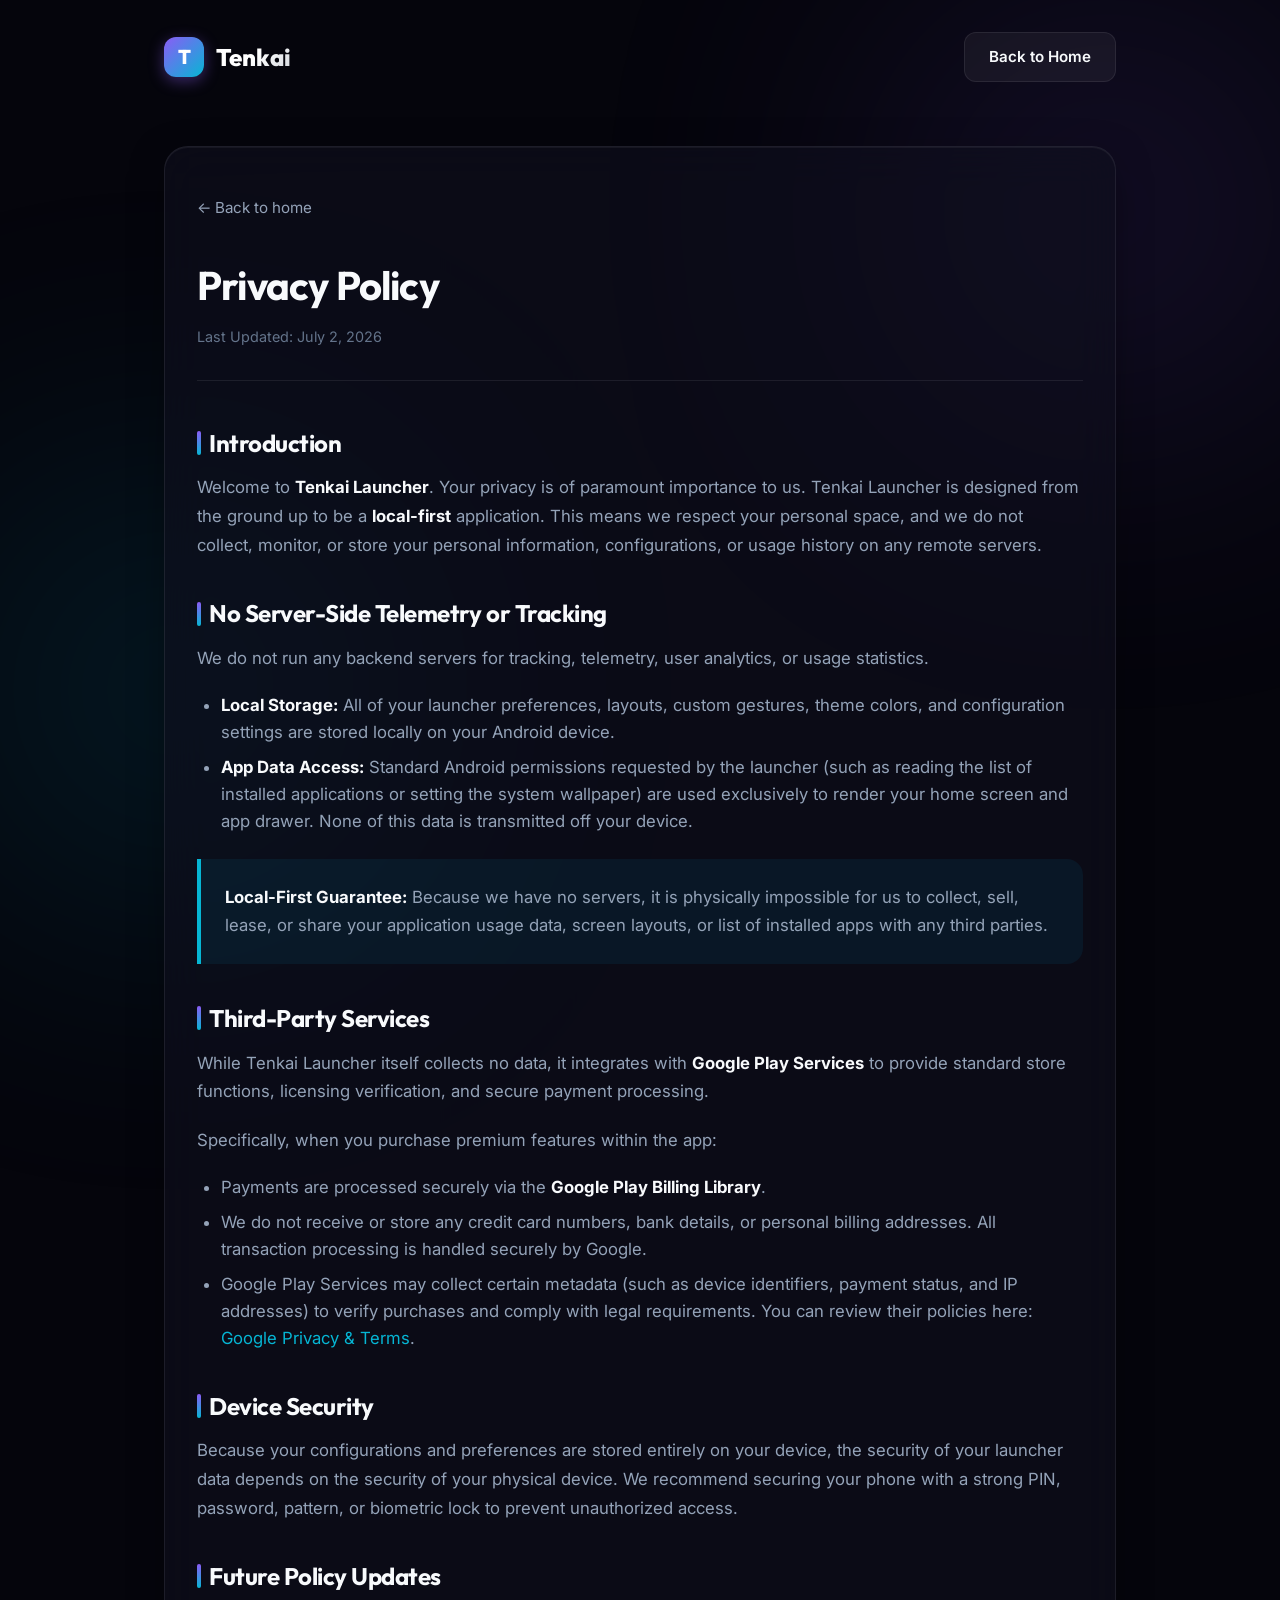
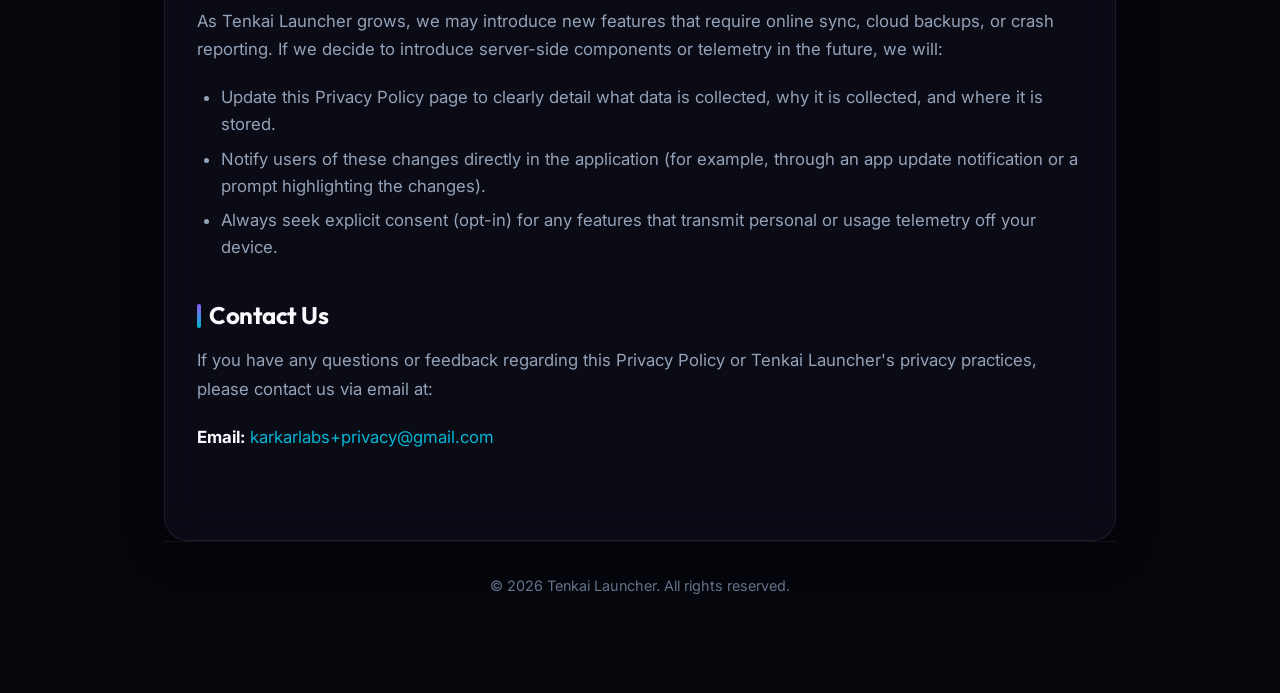
==== privacy/index.html @ 7b91f5cc "initial commit" ====
<!DOCTYPE html>
<html lang="en">
<head>
  <meta charset="UTF-8">
  <meta name="viewport" content="width=device-width, initial-scale=1.0">
  <meta name="description" content="Privacy Policy for Tenkai Launcher. Learn how we protect your privacy, store all data locally, and use third-party services.">
  <title>Privacy Policy - Tenkai Launcher</title>
  
  <!-- Google Fonts -->
  <link rel="preconnect" href="https://fonts.googleapis.com">
  <link rel="preconnect" href="https://fonts.gstatic.com" crossorigin>
  <link href="https://fonts.googleapis.com/css2?family=Inter:wght@400;500;600&family=Outfit:wght@600;700;800&display=swap" rel="stylesheet">
  
  <!-- Stylesheet (pointing to parent directory) -->
  <link rel="stylesheet" href="../style.css">
</head>
<body>
  <!-- Ambient background glow elements -->
  <div class="ambient-glow glow-1" aria-hidden="true"></div>
  <div class="ambient-glow glow-2" aria-hidden="true"></div>

  <div class="app-container policy-container">
    <header>
      <a href="/" class="logo-container" id="nav-logo">
        <div class="logo-icon">T</div>
        <span class="logo-text">Tenkai</span>
      </a>
      <a href="/" class="btn btn-secondary">Back to Home</a>
    </header>

    <main class="glass-panel">
      <article>
        <div class="policy-header">
          <a href="/" class="back-link" id="link-back-hero">
            &larr; Back to home
          </a>
          <h1 class="gradient-text">Privacy Policy</h1>
          <p class="policy-meta">Last Updated: July 2, 2026</p>
        </div>

        <div class="policy-body">
          <section>
            <h2>Introduction</h2>
            <p>
              Welcome to <strong>Tenkai Launcher</strong>. Your privacy is of paramount importance to us. Tenkai Launcher is designed from the ground up to be a <strong>local-first</strong> application. This means we respect your personal space, and we do not collect, monitor, or store your personal information, configurations, or usage history on any remote servers.
            </p>
          </section>

          <section>
            <h2>No Server-Side Telemetry or Tracking</h2>
            <p>
              We do not run any backend servers for tracking, telemetry, user analytics, or usage statistics. 
            </p>
            <ul>
              <li><strong>Local Storage:</strong> All of your launcher preferences, layouts, custom gestures, theme colors, and configuration settings are stored locally on your Android device.</li>
              <li><strong>App Data Access:</strong> Standard Android permissions requested by the launcher (such as reading the list of installed applications or setting the system wallpaper) are used exclusively to render your home screen and app drawer. None of this data is transmitted off your device.</li>
            </ul>
            <div class="callout">
              <p><strong>Local-First Guarantee:</strong> Because we have no servers, it is physically impossible for us to collect, sell, lease, or share your application usage data, screen layouts, or list of installed apps with any third parties.</p>
            </div>
          </section>

          <section>
            <h2>Third-Party Services</h2>
            <p>
              While Tenkai Launcher itself collects no data, it integrates with <strong>Google Play Services</strong> to provide standard store functions, licensing verification, and secure payment processing.
            </p>
            <p>
              Specifically, when you purchase premium features within the app:
            </p>
            <ul>
              <li>Payments are processed securely via the <strong>Google Play Billing Library</strong>.</li>
              <li>We do not receive or store any credit card numbers, bank details, or personal billing addresses. All transaction processing is handled securely by Google.</li>
              <li>Google Play Services may collect certain metadata (such as device identifiers, payment status, and IP addresses) to verify purchases and comply with legal requirements. You can review their policies here: <a href="https://policies.google.com/privacy" target="_blank" rel="noopener noreferrer">Google Privacy & Terms</a>.</li>
            </ul>
          </section>

          <section>
            <h2>Device Security</h2>
            <p>
              Because your configurations and preferences are stored entirely on your device, the security of your launcher data depends on the security of your physical device. We recommend securing your phone with a strong PIN, password, pattern, or biometric lock to prevent unauthorized access.
            </p>
          </section>

          <section>
            <h2>Future Policy Updates</h2>
            <p>
              As Tenkai Launcher grows, we may introduce new features that require online sync, cloud backups, or crash reporting. If we decide to introduce server-side components or telemetry in the future, we will:
            </p>
            <ul>
              <li>Update this Privacy Policy page to clearly detail what data is collected, why it is collected, and where it is stored.</li>
              <li>Notify users of these changes directly in the application (for example, through an app update notification or a prompt highlighting the changes).</li>
              <li>Always seek explicit consent (opt-in) for any features that transmit personal or usage telemetry off your device.</li>
            </ul>
          </section>

          <section>
            <h2>Contact Us</h2>
            <p>
              If you have any questions or feedback regarding this Privacy Policy or Tenkai Launcher's privacy practices, please contact us via email at:
            </p>
            <p>
              <strong>Email:</strong> <a href="mailto:karkarlabs+privacy@gmail.com">karkarlabs+privacy@gmail.com</a>
            </p>
          </section>
        </div>
      </article>
    </main>

    <footer>
      <p>&copy; 2026 Tenkai Launcher. All rights reserved.</p>
    </footer>
  </div>
</body>
</html>
---- style.css ----
/* Design System & Variables */
:root {
  --bg-primary: #05050c;
  --bg-secondary: rgba(15, 15, 30, 0.6);
  --border-color: rgba(255, 255, 255, 0.08);
  --border-glow: rgba(139, 92, 246, 0.2);
  
  --text-primary: #f8fafc;
  --text-secondary: #94a3b8;
  --text-muted: #64748b;
  
  --color-primary: #8b5cf6; /* Indigo / Violet */
  --color-primary-glow: rgba(139, 92, 246, 0.4);
  --color-secondary: #06b6d4; /* Cyan */
  --color-secondary-glow: rgba(6, 182, 212, 0.4);
  --color-accent: #d946ef; /* Magenta / Pink */
  
  --font-display: 'Outfit', -apple-system, BlinkMacSystemFont, 'Segoe UI', Roboto, sans-serif;
  --font-body: 'Inter', -apple-system, BlinkMacSystemFont, 'Segoe UI', Roboto, sans-serif;
  
  --max-width: 1000px;
  --transition-smooth: all 0.4s cubic-bezier(0.16, 1, 0.3, 1);
}

/* Base Styles */
* {
  box-sizing: border-box;
  margin: 0;
  padding: 0;
}

html {
  scroll-behavior: smooth;
  height: 100%;
}

body {
  background-color: var(--bg-primary);
  color: var(--text-primary);
  font-family: var(--font-body);
  line-height: 1.6;
  min-height: 100%;
  display: flex;
  flex-direction: column;
  overflow-x: hidden;
  position: relative;
}

/* Background Effects */
.ambient-glow {
  position: fixed;
  width: 600px;
  height: 600px;
  border-radius: 50%;
  pointer-events: none;
  z-index: -1;
  filter: blur(140px);
  opacity: 0.25;
  animation: float-glow 20s infinite alternate ease-in-out;
}

.glow-1 {
  background: radial-gradient(circle, var(--color-primary) 0%, transparent 70%);
  top: -10%;
  right: -10%;
}

.glow-2 {
  background: radial-gradient(circle, var(--color-secondary) 0%, transparent 70%);
  bottom: -10%;
  left: -10%;
  animation-delay: -5s;
}

@keyframes float-glow {
  0% {
    transform: translate(0, 0) scale(1);
  }
  50% {
    transform: translate(50px, -50px) scale(1.1);
  }
  100% {
    transform: translate(-30px, 30px) scale(0.9);
  }
}

/* Main Container */
.app-container {
  max-width: var(--max-width);
  width: 100%;
  margin: 0 auto;
  padding: 2rem 1.5rem;
  flex: 1;
  display: flex;
  flex-direction: column;
}

/* Typography */
h1, h2, h3, h4 {
  font-family: var(--font-display);
  font-weight: 700;
  letter-spacing: -0.02em;
  line-height: 1.2;
}

/* Gradient Text */
.gradient-text {
  background: linear-gradient(135deg, var(--text-primary) 30%, var(--color-primary) 70%, var(--color-secondary) 100%);
  -webkit-background-clip: text;
  -webkit-text-fill-color: transparent;
  background-clip: text;
}

/* Card & Glassmorphism */
.glass-panel {
  background: var(--bg-secondary);
  border: 1px solid var(--border-color);
  backdrop-filter: blur(20px);
  -webkit-backdrop-filter: blur(20px);
  border-radius: 24px;
  padding: 3rem 2rem;
  box-shadow: 0 10px 40px -10px rgba(0, 0, 0, 0.5), inset 0 1px 0 rgba(255, 255, 255, 0.05);
  transition: var(--transition-smooth);
}

.glass-panel:hover {
  border-color: var(--border-glow);
  box-shadow: 0 15px 45px -10px rgba(139, 92, 246, 0.15), inset 0 1px 0 rgba(255, 255, 255, 0.08);
}

/* Header Styles */
header {
  display: flex;
  justify-content: space-between;
  align-items: center;
  margin-bottom: 4rem;
  z-index: 10;
}

.logo-container {
  display: flex;
  align-items: center;
  gap: 0.75rem;
  text-decoration: none;
  color: var(--text-primary);
}

.logo-icon {
  width: 40px;
  height: 40px;
  background: linear-gradient(135deg, var(--color-primary) 0%, var(--color-secondary) 100%);
  border-radius: 12px;
  display: flex;
  align-items: center;
  justify-content: center;
  box-shadow: 0 4px 15px var(--color-primary-glow);
  font-weight: 800;
  font-family: var(--font-display);
  font-size: 1.25rem;
  color: #ffffff;
}

.logo-text {
  font-family: var(--font-display);
  font-size: 1.5rem;
  font-weight: 800;
  background: linear-gradient(135deg, #ffffff 50%, #d1d5db 100%);
  -webkit-background-clip: text;
  -webkit-text-fill-color: transparent;
}

/* Buttons */
.btn {
  display: inline-flex;
  align-items: center;
  justify-content: center;
  padding: 0.75rem 1.5rem;
  border-radius: 12px;
  font-family: var(--font-body);
  font-weight: 600;
  text-decoration: none;
  cursor: pointer;
  transition: var(--transition-smooth);
  font-size: 0.95rem;
}

.btn-primary {
  background: linear-gradient(135deg, var(--color-primary) 0%, #7c3aed 100%);
  color: white;
  border: none;
  box-shadow: 0 4px 20px var(--color-primary-glow);
}

.btn-primary:hover {
  transform: translateY(-2px);
  box-shadow: 0 8px 25px var(--color-primary-glow);
}

.btn-secondary {
  background: rgba(255, 255, 255, 0.05);
  color: var(--text-primary);
  border: 1px solid var(--border-color);
}

.btn-secondary:hover {
  background: rgba(255, 255, 255, 0.1);
  border-color: rgba(255, 255, 255, 0.2);
  transform: translateY(-2px);
}

/* Hero Landing Page Styles */
.hero {
  text-align: center;
  margin: auto 0;
  display: flex;
  flex-direction: column;
  align-items: center;
  justify-content: center;
  padding: 3rem 0;
}

.badge {
  background: rgba(139, 92, 246, 0.15);
  border: 1px solid rgba(139, 92, 246, 0.3);
  color: #c084fc;
  padding: 0.5rem 1.25rem;
  border-radius: 100px;
  font-size: 0.85rem;
  font-weight: 600;
  text-transform: uppercase;
  letter-spacing: 0.05em;
  margin-bottom: 2rem;
  display: inline-block;
  backdrop-filter: blur(10px);
}

.hero h1 {
  font-size: 3.5rem;
  margin-bottom: 1.5rem;
  max-width: 800px;
}

.hero p {
  color: var(--text-secondary);
  font-size: 1.25rem;
  max-width: 600px;
  margin-bottom: 2.5rem;
}

/* Privacy Policy Layout & Typo */
.policy-container {
  padding-bottom: 4rem;
}

.back-link {
  display: inline-flex;
  align-items: center;
  gap: 0.5rem;
  color: var(--text-secondary);
  text-decoration: none;
  font-size: 0.95rem;
  margin-bottom: 2.5rem;
  transition: var(--transition-smooth);
}

.back-link:hover {
  color: var(--text-primary);
  transform: translateX(-4px);
}

.policy-header {
  margin-bottom: 3rem;
  border-bottom: 1px solid var(--border-color);
  padding-bottom: 2rem;
}

.policy-header h1 {
  font-size: 2.5rem;
  margin-bottom: 1rem;
}

.policy-meta {
  color: var(--text-muted);
  font-size: 0.9rem;
}

.policy-body {
  font-family: var(--font-body);
  font-size: 1.05rem;
  color: var(--text-secondary);
}

.policy-body section {
  margin-bottom: 2.5rem;
}

.policy-body h2 {
  font-size: 1.5rem;
  color: var(--text-primary);
  margin-bottom: 1rem;
  display: flex;
  align-items: center;
  gap: 0.5rem;
}

.policy-body h2::before {
  content: "";
  display: inline-block;
  width: 4px;
  height: 24px;
  background: linear-gradient(to bottom, var(--color-primary), var(--color-secondary));
  border-radius: 2px;
}

.policy-body p {
  margin-bottom: 1.25rem;
  line-height: 1.7;
}

.policy-body ul {
  margin-bottom: 1.25rem;
  padding-left: 1.5rem;
}

.policy-body li {
  margin-bottom: 0.5rem;
}

.policy-body strong {
  color: var(--text-primary);
}

.policy-body a {
  color: var(--color-secondary);
  text-decoration: none;
  transition: var(--transition-smooth);
}

.policy-body a:hover {
  color: var(--color-primary);
  text-decoration: underline;
}

.policy-body .callout {
  background: rgba(6, 182, 212, 0.08);
  border-left: 4px solid var(--color-secondary);
  padding: 1.5rem;
  border-radius: 0 16px 16px 0;
  margin: 1.5rem 0;
}

.policy-body .callout p:last-child {
  margin-bottom: 0;
}

/* Footer */
footer {
  margin-top: auto;
  border-top: 1px solid var(--border-color);
  padding: 2rem 0;
  text-align: center;
  color: var(--text-muted);
  font-size: 0.9rem;
}

.footer-links {
  display: flex;
  justify-content: center;
  gap: 1.5rem;
  margin-bottom: 1rem;
}

.footer-links a {
  color: var(--text-secondary);
  text-decoration: none;
  transition: var(--transition-smooth);
}

.footer-links a:hover {
  color: var(--text-primary);
}

/* Responsive Design */
@media (max-width: 768px) {
  .hero h1 {
    font-size: 2.5rem;
  }
  
  .hero p {
    font-size: 1.1rem;
  }
  
  .glass-panel {
    padding: 2rem 1.5rem;
  }
  
  .policy-header h1 {
    font-size: 2rem;
  }
}
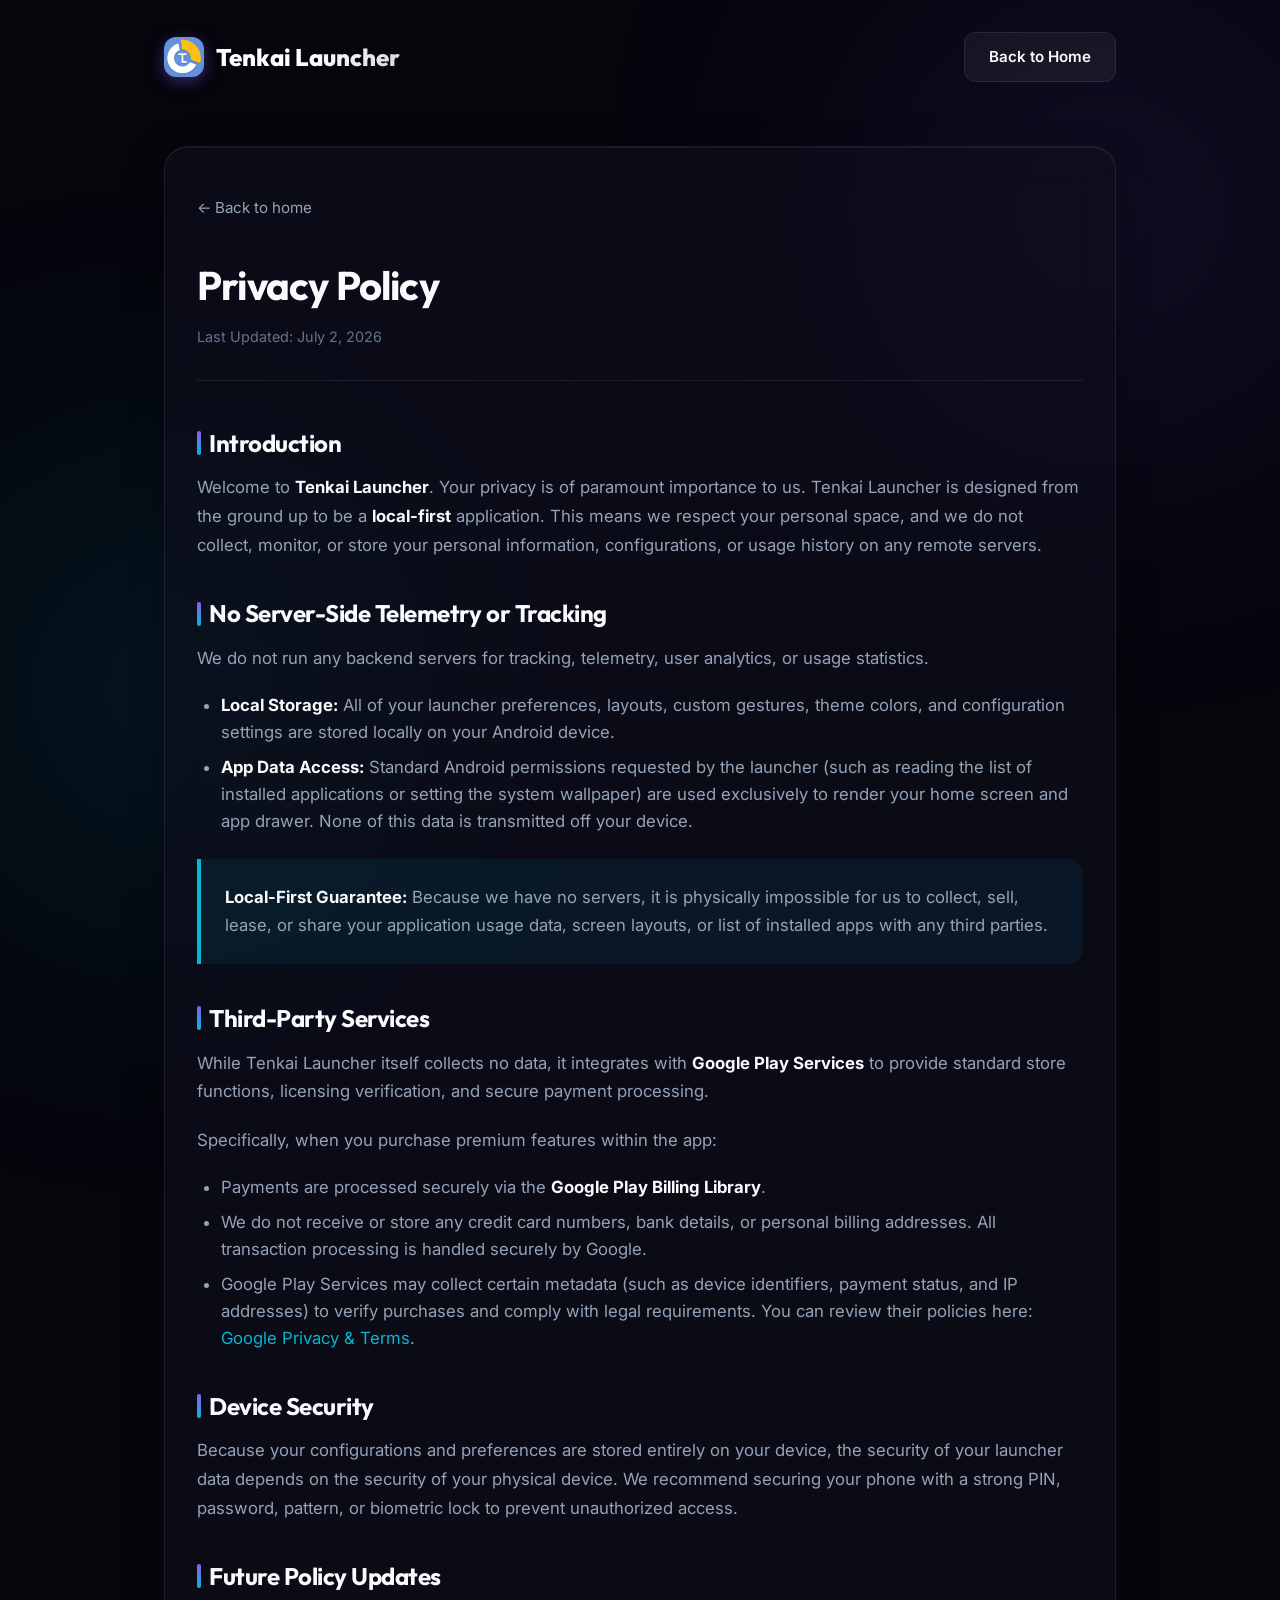
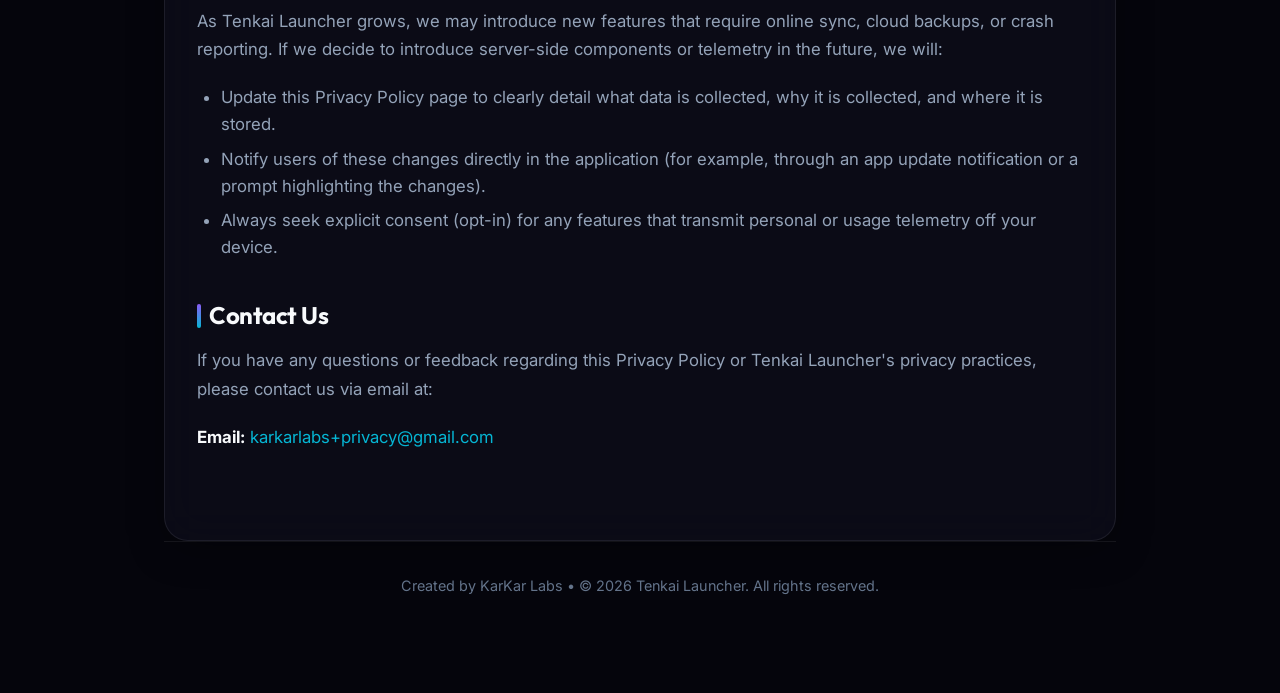
==== commit fcf42562: "logo and email" ====
--- a/privacy/index.html
+++ b/privacy/index.html
@@ -22,8 +22,8 @@
   <div class="app-container policy-container">
     <header>
       <a href="/" class="logo-container" id="nav-logo">
-        <div class="logo-icon">T</div>
-        <span class="logo-text">Tenkai</span>
+        <img src="../assets/logo_512.png" alt="Tenkai Launcher Logo" class="logo-icon-img">
+        <span class="logo-text">Tenkai Launcher</span>
       </a>
       <a href="/" class="btn btn-secondary">Back to Home</a>
     </header>
@@ -108,7 +108,7 @@
     </main>
 
     <footer>
-      <p>&copy; 2026 Tenkai Launcher. All rights reserved.</p>
+      <p>Created by KarKar Labs &bull; &copy; 2026 Tenkai Launcher. All rights reserved.</p>
     </footer>
   </div>
 </body>
--- a/style.css
+++ b/style.css
@@ -158,6 +158,14 @@
   font-family: var(--font-display);
   font-size: 1.25rem;
   color: #ffffff;
+}
+
+.logo-icon-img {
+  width: 40px;
+  height: 40px;
+  border-radius: 12px;
+  object-fit: cover;
+  box-shadow: 0 4px 15px var(--color-primary-glow);
 }
 
 .logo-text {
